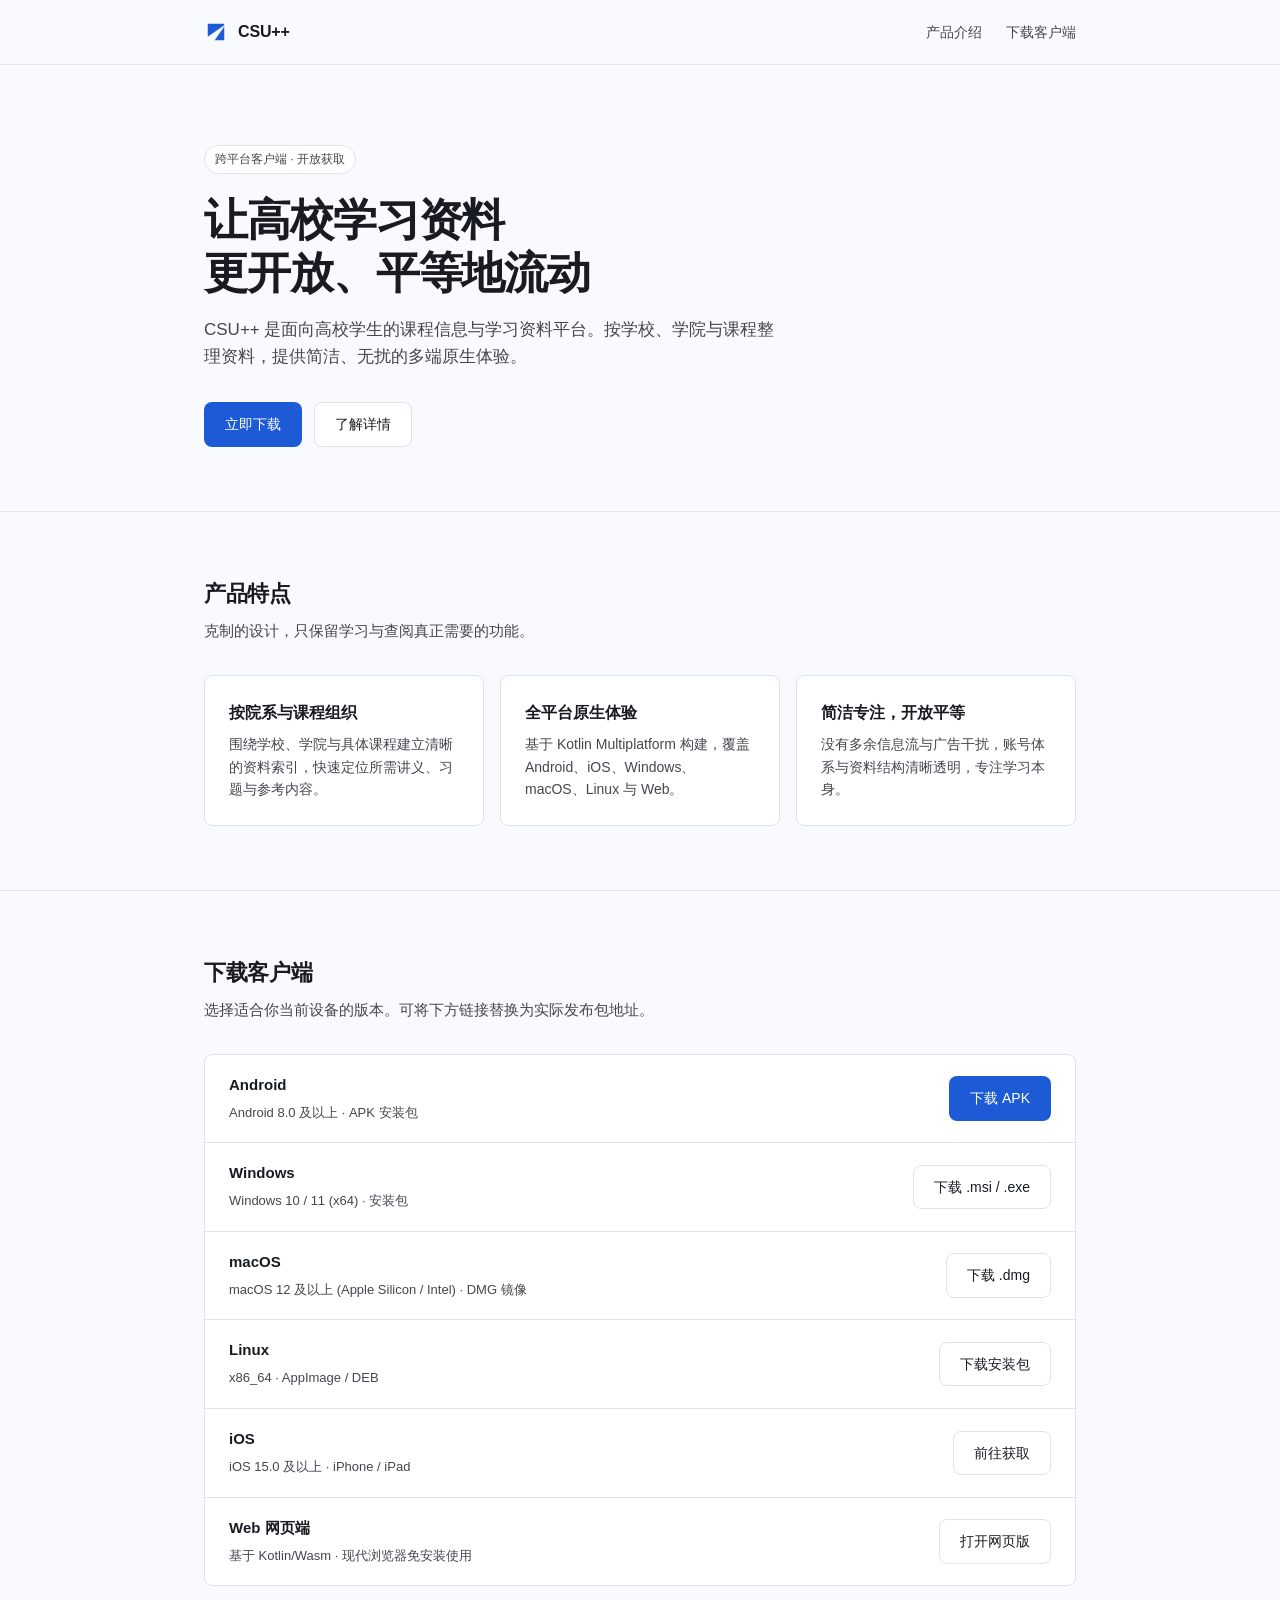
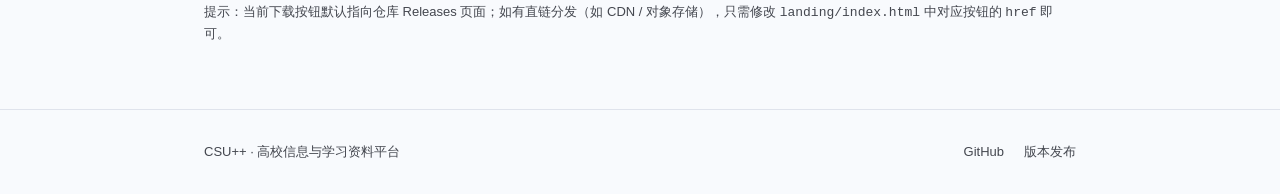
==== landing/index.html @ 3fd8951f "feat(landing): 新增 CSU++ 静态产品发布页并配置 CI 忽略" ====
<!DOCTYPE html>
<html lang="zh-CN">
<head>
  <meta charset="UTF-8" />
  <meta name="viewport" content="width=device-width, initial-scale=1.0" />
  <title>CSU++ — 高校课程信息与学习资料平台</title>
  <meta name="description" content="CSU++ 是一款面向高校学生的课程信息与学习资料共享平台，支持 Android、iOS、桌面端与 Web，让学习资料更开放、平等地流动。" />
  <link rel="icon" type="image/svg+xml" href="./logo.svg" />
  <link rel="stylesheet" href="./styles.css" />
</head>
<body>
  <header class="site-header">
    <div class="container header-inner">
      <a class="brand" href="#">
        <svg class="brand-logo" xmlns="http://www.w3.org/2000/svg" viewBox="0 0 1024 1024" width="24" height="24" fill="none" aria-hidden="true">
          <g fill="currentColor">
            <polygon points="160,160 864,160 864,228 160,716" />
            <polygon points="864,272 864,864 456,864" />
          </g>
        </svg>
        <span>CSU++</span>
      </a>
      <nav class="nav" aria-label="主导航">
        <a href="#features">产品介绍</a>
        <a href="#downloads">下载客户端</a>
      </nav>
    </div>
  </header>

  <main>
    <section class="hero">
      <div class="container">
        <span class="hero-badge">跨平台客户端 · 开放获取</span>
        <h1>让高校学习资料<br />更开放、平等地流动</h1>
        <p class="hero-desc">
          CSU++ 是面向高校学生的课程信息与学习资料平台。按学校、学院与课程整理资料，提供简洁、无扰的多端原生体验。
        </p>
        <div class="hero-actions">
          <a class="btn btn-primary" href="#downloads">立即下载</a>
          <a class="btn btn-secondary" href="#features">了解详情</a>
        </div>
      </div>
    </section>

    <section id="features" class="section">
      <div class="container">
        <h2 class="section-title">产品特点</h2>
        <p class="section-subtitle">克制的设计，只保留学习与查阅真正需要的功能。</p>
        <div class="feature-grid">
          <article class="feature-card">
            <h3>按院系与课程组织</h3>
            <p>围绕学校、学院与具体课程建立清晰的资料索引，快速定位所需讲义、习题与参考内容。</p>
          </article>
          <article class="feature-card">
            <h3>全平台原生体验</h3>
            <p>基于 Kotlin Multiplatform 构建，覆盖 Android、iOS、Windows、macOS、Linux 与 Web。</p>
          </article>
          <article class="feature-card">
            <h3>简洁专注，开放平等</h3>
            <p>没有多余信息流与广告干扰，账号体系与资料结构清晰透明，专注学习本身。</p>
          </article>
        </div>
      </div>
    </section>

    <section id="downloads" class="section">
      <div class="container">
        <h2 class="section-title">下载客户端</h2>
        <p class="section-subtitle">选择适合你当前设备的版本。可将下方链接替换为实际发布包地址。</p>

        <!-- 将 href 替换为实际构建产物或 GitHub Releases 下载地址 -->
        <div class="download-list">
          <div class="download-item">
            <div class="download-info">
              <h3>Android</h3>
              <span class="download-meta">Android 8.0 及以上 · APK 安装包</span>
            </div>
            <div class="download-actions">
              <a class="btn btn-primary" href="https://github.com/MitochondriaCN/CsuPlusPlus/releases/latest" target="_blank" rel="noopener noreferrer">下载 APK</a>
            </div>
          </div>

          <div class="download-item">
            <div class="download-info">
              <h3>Windows</h3>
              <span class="download-meta">Windows 10 / 11 (x64) · 安装包</span>
            </div>
            <div class="download-actions">
              <a class="btn btn-secondary" href="https://github.com/MitochondriaCN/CsuPlusPlus/releases/latest" target="_blank" rel="noopener noreferrer">下载 .msi / .exe</a>
            </div>
          </div>

          <div class="download-item">
            <div class="download-info">
              <h3>macOS</h3>
              <span class="download-meta">macOS 12 及以上 (Apple Silicon / Intel) · DMG 镜像</span>
            </div>
            <div class="download-actions">
              <a class="btn btn-secondary" href="https://github.com/MitochondriaCN/CsuPlusPlus/releases/latest" target="_blank" rel="noopener noreferrer">下载 .dmg</a>
            </div>
          </div>

          <div class="download-item">
            <div class="download-info">
              <h3>Linux</h3>
              <span class="download-meta">x86_64 · AppImage / DEB</span>
            </div>
            <div class="download-actions">
              <a class="btn btn-secondary" href="https://github.com/MitochondriaCN/CsuPlusPlus/releases/latest" target="_blank" rel="noopener noreferrer">下载安装包</a>
            </div>
          </div>

          <div class="download-item">
            <div class="download-info">
              <h3>iOS</h3>
              <span class="download-meta">iOS 15.0 及以上 · iPhone / iPad</span>
            </div>
            <div class="download-actions">
              <a class="btn btn-secondary" href="https://github.com/MitochondriaCN/CsuPlusPlus/releases/latest" target="_blank" rel="noopener noreferrer">前往获取</a>
            </div>
          </div>

          <div class="download-item">
            <div class="download-info">
              <h3>Web 网页端</h3>
              <span class="download-meta">基于 Kotlin/Wasm · 现代浏览器免安装使用</span>
            </div>
            <div class="download-actions">
              <a class="btn btn-secondary" href="https://github.com/MitochondriaCN/CsuPlusPlus/releases/latest" target="_blank" rel="noopener noreferrer">打开网页版</a>
            </div>
          </div>
        </div>

        <p class="download-note">
          提示：当前下载按钮默认指向仓库 Releases 页面；如有直链分发（如 CDN / 对象存储），只需修改 <code>landing/index.html</code> 中对应按钮的 <code>href</code> 即可。
        </p>
      </div>
    </section>
  </main>

  <footer class="site-footer">
    <div class="container footer-inner">
      <span>CSU++ · 高校信息与学习资料平台</span>
      <div class="footer-links">
        <a href="https://github.com/MitochondriaCN/CsuPlusPlus" target="_blank" rel="noopener noreferrer">GitHub</a>
        <a href="https://github.com/MitochondriaCN/CsuPlusPlus/releases" target="_blank" rel="noopener noreferrer">版本发布</a>
      </div>
    </div>
  </footer>
</body>
</html>
---- landing/styles.css ----
:root {
  --bg: #f8fafd;
  --surface: #ffffff;
  --text: #181c22;
  --muted: #44474f;
  --border: #dfe3ec;
  --border-strong: #c4c6d0;
  --accent: #1d5bd6;
  --accent-text: #ffffff;
  --hover-bg: #f1f5fa;
  --radius: 8px;
  --max-width: 920px;
}

@media (prefers-color-scheme: dark) {
  :root {
    --bg: #0f141b;
    --surface: #171d26;
    --text: #e2e6ee;
    --muted: #c4c6d0;
    --border: #262e3b;
    --border-strong: #3a4250;
    --accent: #b0c6ff;
    --accent-text: #002c71;
    --hover-bg: #1c232e;
  }
}

*,
*::before,
*::after {
  box-sizing: border-box;
}

html {
  scroll-behavior: smooth;
}

body {
  margin: 0;
  background-color: var(--bg);
  color: var(--text);
  font-family: -apple-system, BlinkMacSystemFont, "Segoe UI", "PingFang SC",
    "Hiragino Sans GB", "Microsoft YaHei", "Noto Sans CJK SC", sans-serif;
  font-size: 16px;
  line-height: 1.6;
  -webkit-font-smoothing: antialiased;
}

a {
  color: inherit;
  text-decoration: none;
}

.container {
  width: 100%;
  max-width: var(--max-width);
  margin: 0 auto;
  padding: 0 24px;
}

/* Header */
.site-header {
  border-bottom: 1px solid var(--border);
  background-color: var(--bg);
}

.header-inner {
  display: flex;
  align-items: center;
  justify-content: space-between;
  height: 64px;
}

.brand {
  display: inline-flex;
  align-items: center;
  gap: 10px;
  font-weight: 600;
  font-size: 16px;
  letter-spacing: -0.01em;
}

.brand-logo {
  width: 24px;
  height: 24px;
  display: block;
  color: var(--accent);
}

.nav {
  display: flex;
  align-items: center;
  gap: 24px;
  font-size: 14px;
  color: var(--muted);
}

.nav a:hover {
  color: var(--text);
}

/* Hero */
.hero {
  padding: 80px 0 64px;
  border-bottom: 1px solid var(--border);
}

.hero-badge {
  display: inline-block;
  padding: 4px 10px;
  margin-bottom: 20px;
  font-size: 12px;
  color: var(--muted);
  border: 1px solid var(--border);
  border-radius: 999px;
  background-color: var(--surface);
}

.hero h1 {
  margin: 0 0 16px;
  font-size: clamp(32px, 5vw, 44px);
  font-weight: 700;
  line-height: 1.2;
  letter-spacing: -0.025em;
}

.hero-desc {
  margin: 0 0 32px;
  max-width: 580px;
  font-size: 17px;
  color: var(--muted);
}

.hero-actions {
  display: flex;
  flex-wrap: wrap;
  gap: 12px;
}

.btn {
  display: inline-flex;
  align-items: center;
  justify-content: center;
  padding: 10px 20px;
  font-size: 14px;
  font-weight: 500;
  border-radius: var(--radius);
  border: 1px solid transparent;
  transition: background-color 0.15s ease, border-color 0.15s ease;
  cursor: pointer;
}

.btn-primary {
  background-color: var(--accent);
  color: var(--accent-text);
}

.btn-primary:hover {
  opacity: 0.88;
}

.btn-secondary {
  background-color: var(--surface);
  border-color: var(--border);
  color: var(--text);
}

.btn-secondary:hover {
  background-color: var(--hover-bg);
  border-color: var(--border-strong);
}

/* Sections */
.section {
  padding: 64px 0;
  border-bottom: 1px solid var(--border);
}

.section-title {
  margin: 0 0 8px;
  font-size: 22px;
  font-weight: 600;
  letter-spacing: -0.015em;
}

.section-subtitle {
  margin: 0 0 32px;
  font-size: 15px;
  color: var(--muted);
}

/* Features */
.feature-grid {
  display: grid;
  grid-template-columns: repeat(3, minmax(0, 1fr));
  gap: 16px;
}

.feature-card {
  padding: 24px;
  background-color: var(--surface);
  border: 1px solid var(--border);
  border-radius: var(--radius);
}

.feature-card h3 {
  margin: 0 0 8px;
  font-size: 16px;
  font-weight: 600;
}

.feature-card p {
  margin: 0;
  font-size: 14px;
  color: var(--muted);
}

/* Downloads */
.download-list {
  display: flex;
  flex-direction: column;
  border: 1px solid var(--border);
  border-radius: var(--radius);
  background-color: var(--surface);
  overflow: hidden;
}

.download-item {
  display: flex;
  align-items: center;
  justify-content: space-between;
  gap: 16px;
  padding: 18px 24px;
  border-bottom: 1px solid var(--border);
}

.download-item:last-child {
  border-bottom: none;
}

.download-info h3 {
  margin: 0 0 2px;
  font-size: 15px;
  font-weight: 600;
}

.download-meta {
  font-size: 13px;
  color: var(--muted);
}

.download-actions {
  display: flex;
  align-items: center;
  gap: 8px;
  flex-shrink: 0;
}

.download-note {
  margin: 16px 0 0;
  font-size: 13px;
  color: var(--muted);
}

/* Footer */
.site-footer {
  padding: 32px 0;
  font-size: 13px;
  color: var(--muted);
}

.footer-inner {
  display: flex;
  flex-wrap: wrap;
  align-items: center;
  justify-content: space-between;
  gap: 12px;
}

.footer-links {
  display: flex;
  gap: 20px;
}

.footer-links a:hover {
  color: var(--text);
}

@media (max-width: 720px) {
  .hero {
    padding: 56px 0 48px;
  }

  .section {
    padding: 48px 0;
  }

  .feature-grid {
    grid-template-columns: 1fr;
  }

  .download-item {
    flex-direction: column;
    align-items: flex-start;
  }
}
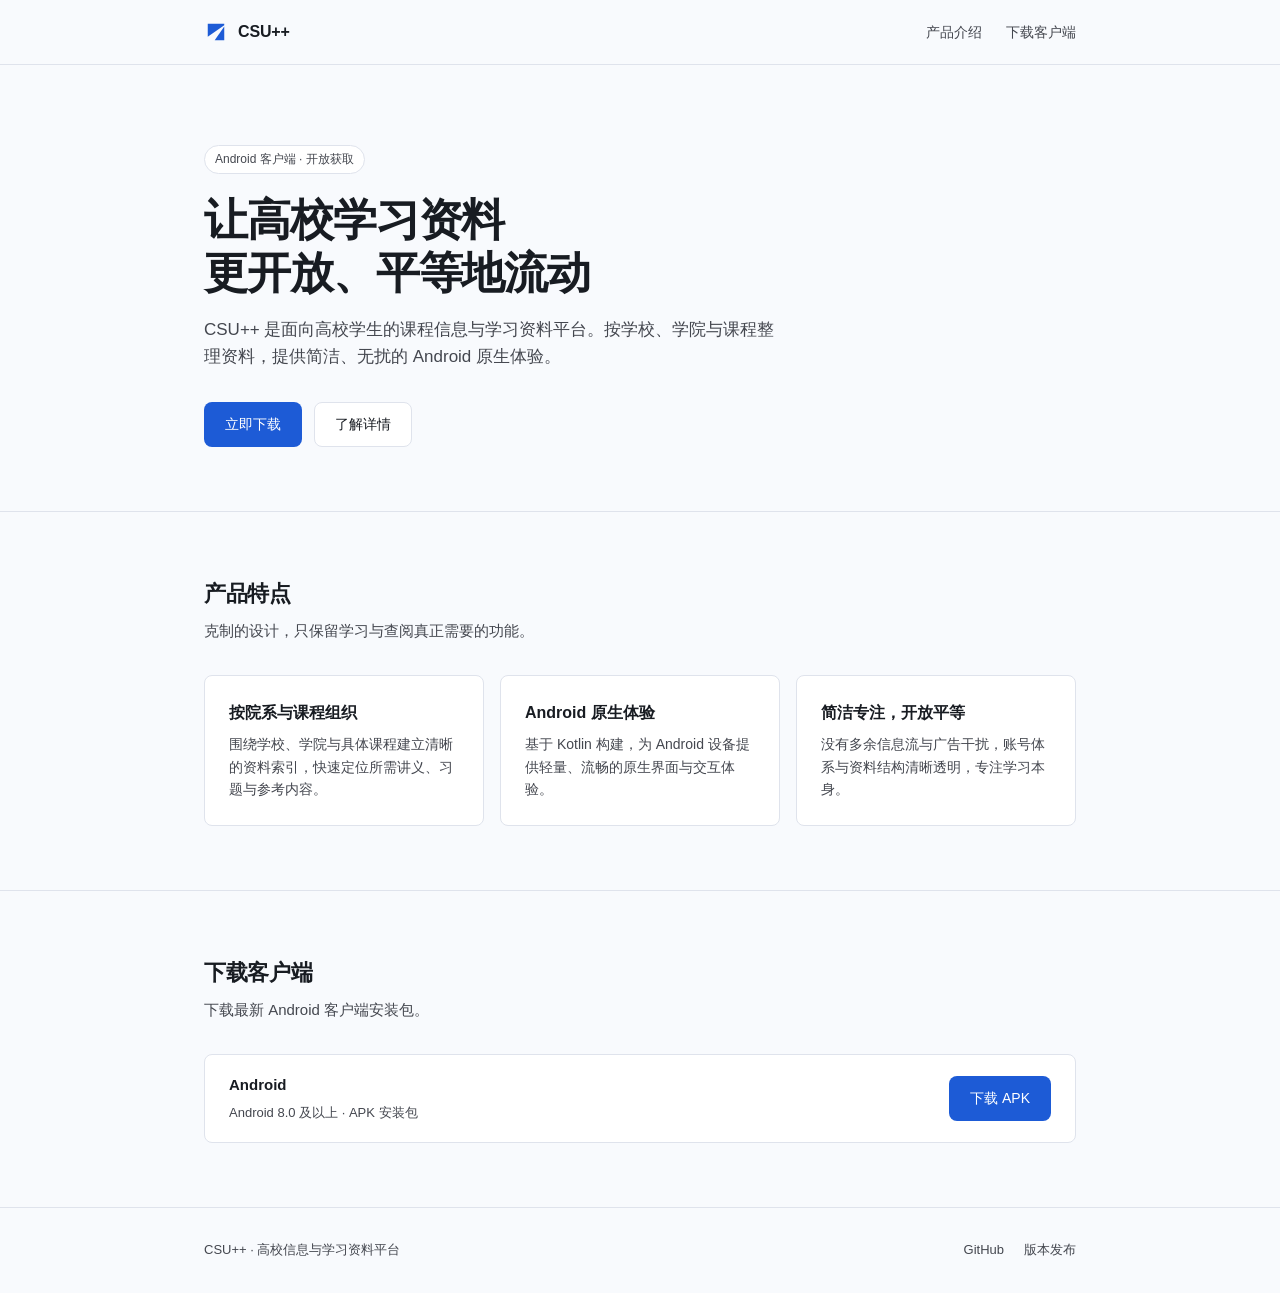
==== commit 79f43ff3: "chore(landing): 仅保留 Android 下载并移除其他平台" ====
--- a/landing/index.html
+++ b/landing/index.html
@@ -4,7 +4,7 @@
   <meta charset="UTF-8" />
   <meta name="viewport" content="width=device-width, initial-scale=1.0" />
   <title>CSU++ — 高校课程信息与学习资料平台</title>
-  <meta name="description" content="CSU++ 是一款面向高校学生的课程信息与学习资料共享平台，支持 Android、iOS、桌面端与 Web，让学习资料更开放、平等地流动。" />
+  <meta name="description" content="CSU++ 是一款面向高校学生的课程信息与学习资料共享平台，提供 Android 客户端，让学习资料更开放、平等地流动。" />
   <link rel="icon" type="image/svg+xml" href="./logo.svg" />
   <link rel="stylesheet" href="./styles.css" />
 </head>
@@ -30,10 +30,10 @@
   <main>
     <section class="hero">
       <div class="container">
-        <span class="hero-badge">跨平台客户端 · 开放获取</span>
+        <span class="hero-badge">Android 客户端 · 开放获取</span>
         <h1>让高校学习资料<br />更开放、平等地流动</h1>
         <p class="hero-desc">
-          CSU++ 是面向高校学生的课程信息与学习资料平台。按学校、学院与课程整理资料，提供简洁、无扰的多端原生体验。
+          CSU++ 是面向高校学生的课程信息与学习资料平台。按学校、学院与课程整理资料，提供简洁、无扰的 Android 原生体验。
         </p>
         <div class="hero-actions">
           <a class="btn btn-primary" href="#downloads">立即下载</a>
@@ -52,8 +52,8 @@
             <p>围绕学校、学院与具体课程建立清晰的资料索引，快速定位所需讲义、习题与参考内容。</p>
           </article>
           <article class="feature-card">
-            <h3>全平台原生体验</h3>
-            <p>基于 Kotlin Multiplatform 构建，覆盖 Android、iOS、Windows、macOS、Linux 与 Web。</p>
+            <h3>Android 原生体验</h3>
+            <p>基于 Kotlin 构建，为 Android 设备提供轻量、流畅的原生界面与交互体验。</p>
           </article>
           <article class="feature-card">
             <h3>简洁专注，开放平等</h3>
@@ -66,9 +66,8 @@
     <section id="downloads" class="section">
       <div class="container">
         <h2 class="section-title">下载客户端</h2>
-        <p class="section-subtitle">选择适合你当前设备的版本。可将下方链接替换为实际发布包地址。</p>
+        <p class="section-subtitle">下载最新 Android 客户端安装包。</p>
 
-        <!-- 将 href 替换为实际构建产物或 GitHub Releases 下载地址 -->
         <div class="download-list">
           <div class="download-item">
             <div class="download-info">
@@ -76,64 +75,10 @@
               <span class="download-meta">Android 8.0 及以上 · APK 安装包</span>
             </div>
             <div class="download-actions">
-              <a class="btn btn-primary" href="https://github.com/MitochondriaCN/CsuPlusPlus/releases/latest" target="_blank" rel="noopener noreferrer">下载 APK</a>
-            </div>
-          </div>
-
-          <div class="download-item">
-            <div class="download-info">
-              <h3>Windows</h3>
-              <span class="download-meta">Windows 10 / 11 (x64) · 安装包</span>
-            </div>
-            <div class="download-actions">
-              <a class="btn btn-secondary" href="https://github.com/MitochondriaCN/CsuPlusPlus/releases/latest" target="_blank" rel="noopener noreferrer">下载 .msi / .exe</a>
-            </div>
-          </div>
-
-          <div class="download-item">
-            <div class="download-info">
-              <h3>macOS</h3>
-              <span class="download-meta">macOS 12 及以上 (Apple Silicon / Intel) · DMG 镜像</span>
-            </div>
-            <div class="download-actions">
-              <a class="btn btn-secondary" href="https://github.com/MitochondriaCN/CsuPlusPlus/releases/latest" target="_blank" rel="noopener noreferrer">下载 .dmg</a>
-            </div>
-          </div>
-
-          <div class="download-item">
-            <div class="download-info">
-              <h3>Linux</h3>
-              <span class="download-meta">x86_64 · AppImage / DEB</span>
-            </div>
-            <div class="download-actions">
-              <a class="btn btn-secondary" href="https://github.com/MitochondriaCN/CsuPlusPlus/releases/latest" target="_blank" rel="noopener noreferrer">下载安装包</a>
-            </div>
-          </div>
-
-          <div class="download-item">
-            <div class="download-info">
-              <h3>iOS</h3>
-              <span class="download-meta">iOS 15.0 及以上 · iPhone / iPad</span>
-            </div>
-            <div class="download-actions">
-              <a class="btn btn-secondary" href="https://github.com/MitochondriaCN/CsuPlusPlus/releases/latest" target="_blank" rel="noopener noreferrer">前往获取</a>
-            </div>
-          </div>
-
-          <div class="download-item">
-            <div class="download-info">
-              <h3>Web 网页端</h3>
-              <span class="download-meta">基于 Kotlin/Wasm · 现代浏览器免安装使用</span>
-            </div>
-            <div class="download-actions">
-              <a class="btn btn-secondary" href="https://github.com/MitochondriaCN/CsuPlusPlus/releases/latest" target="_blank" rel="noopener noreferrer">打开网页版</a>
+              <a class="btn btn-primary" href="https://pub-c1b2d7ae014641d8ab2669668b90f29f.r2.dev/gradle-project-release.apk" target="_blank" rel="noopener noreferrer">下载 APK</a>
             </div>
           </div>
         </div>
-
-        <p class="download-note">
-          提示：当前下载按钮默认指向仓库 Releases 页面；如有直链分发（如 CDN / 对象存储），只需修改 <code>landing/index.html</code> 中对应按钮的 <code>href</code> 即可。
-        </p>
       </div>
     </section>
   </main>
